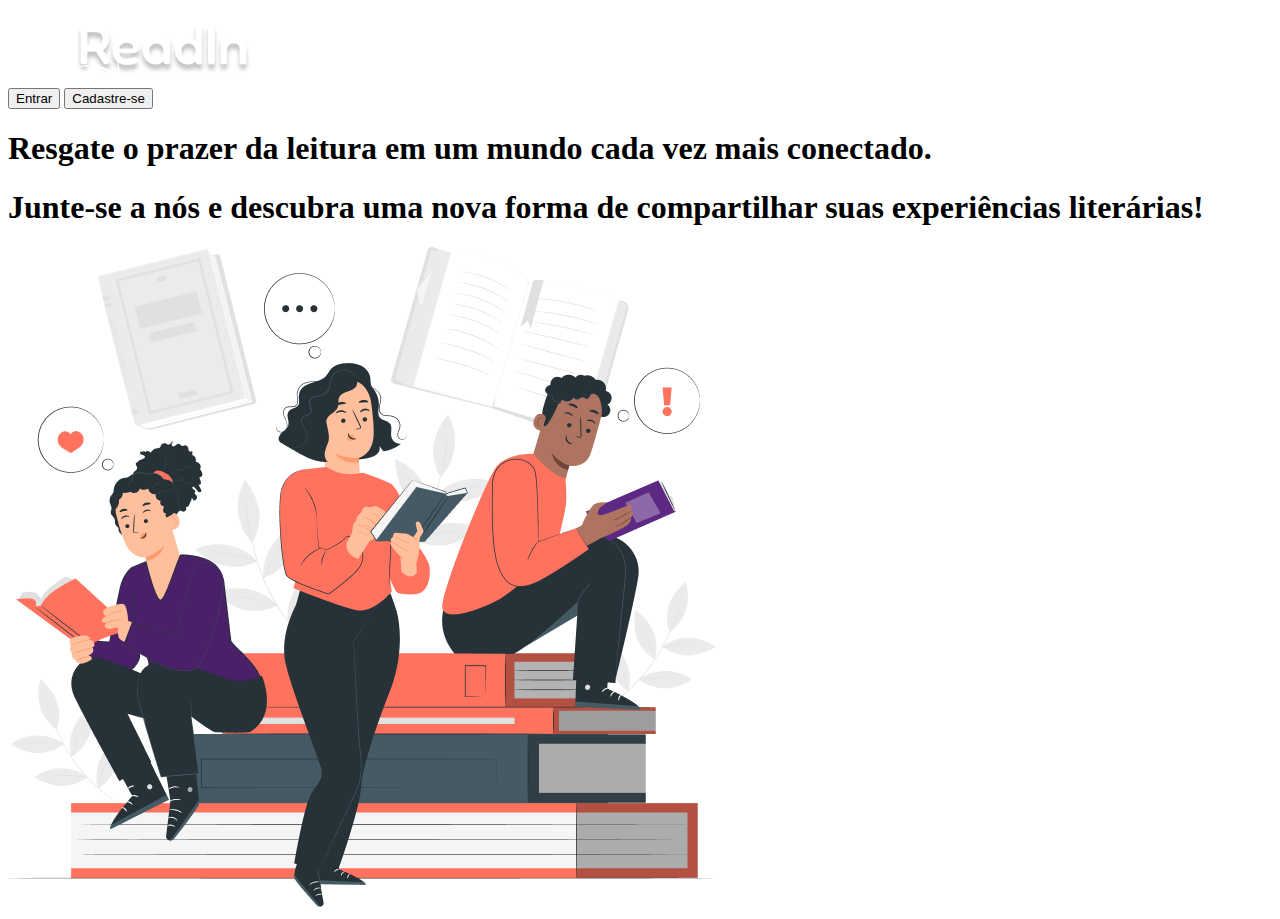
==== index.html @ 331196a3 "alterando diretorios" ====
<!DOCTYPE html>
<html lang="en">

<head>
    <meta charset="UTF-8">
    <meta http-equiv="X-UA-Compatible" content="IE=edge">
    <meta name="viewport" content="width=device-width, initial-scale=1.0">

    <link rel="preconnect" href="https://fonts.googleapis.com">
    <link rel="preconnect" href="https://fonts.gstatic.com" crossorigin>
    <link href="https://fonts.googleapis.com/css2?family=Fredoka:wght@500&family=Inter:wght@400;700;900&display=swap"
        rel="stylesheet">

    <title>Projeto Home</title>

    <link rel="stylesheet" href="/pmv-ads-2023-1-e1-proj-web-t15-e1-proj-web-t15-time4-projlivroapp/src/HomePage/style_home.css">
</head>

<body>
    <header>
        <section class="header">
            <div class="container">
                <div class="container-img">
                    <img id="logo" src="./src/HomePage/images/LogoReadIn.png" alt="logo ReadIn">
                </div>
                <div class="container-buttons">
                    <button class="button-entrar" type="button" onclick=""><a href="./src/page de login/index.html"></a>Entrar</button>
                    <button class="button-cadastrar" type="button" onclick=""><a href="./src/Tela de Cadastro/index.html"></a>Cadastre-se</button>
                </div>
            </div>
        </section>
    </header>
    <main>
        <section class="home">
            <div class="home-text">
                <h1 id="titulo_home">Resgate o prazer da leitura em um mundo cada vez mais conectado.</h1>

                <h1 id="texto_home">Junte-se a nós e descubra uma nova forma de compartilhar suas experiências
                    literárias!
                </h1>
            </div>
            <div class="container-home-img">
                <img id="img_home" src="./src/HomePage/images/Imagemhomefinal.png" alt="imagem de personagens lendo">
            </div>
        </section>

    </main>
</body>
<script src="./src/HomePage/script.js"></script>
</html>
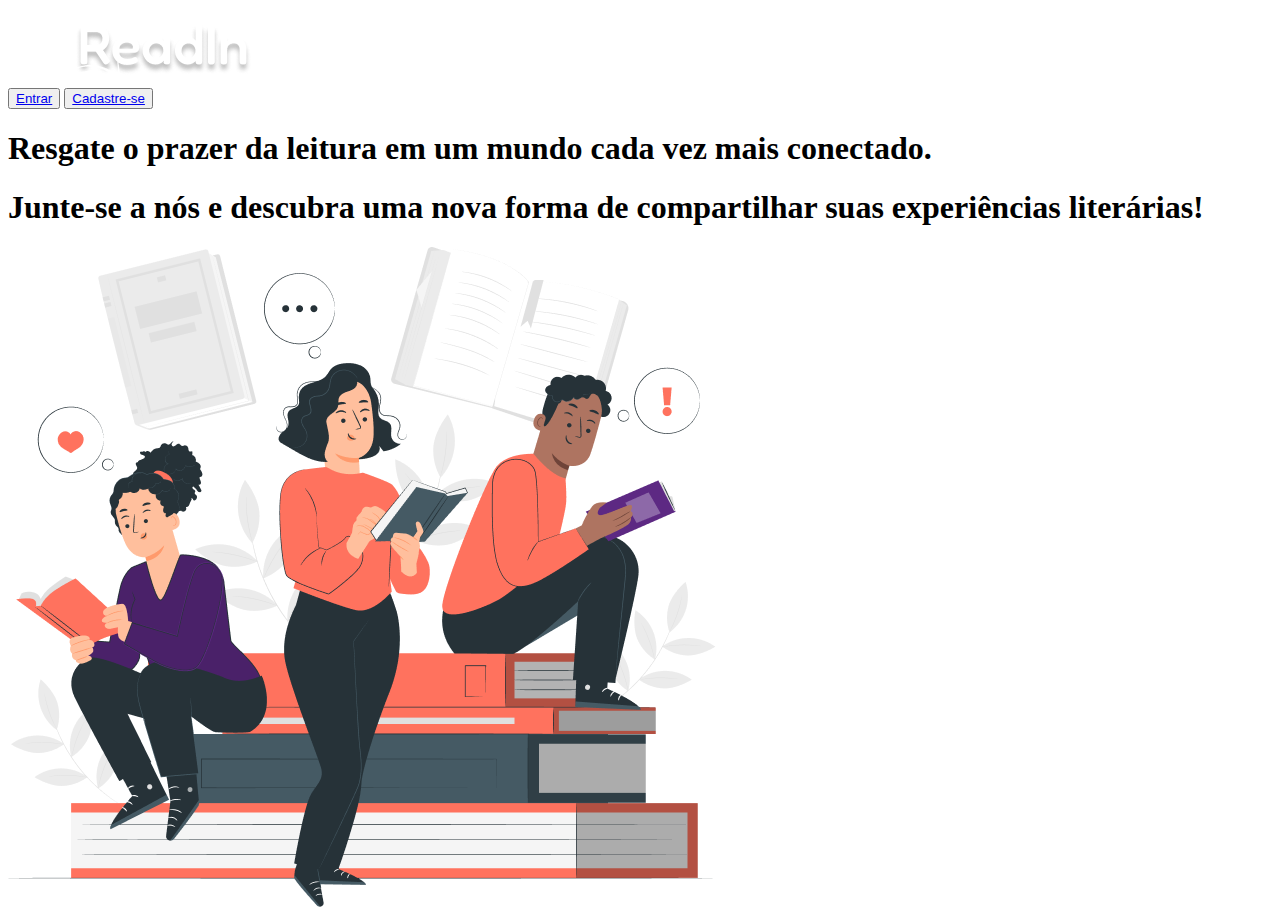
==== commit 21822b54: "alteração index" ====
--- a/index.html
+++ b/index.html
@@ -24,8 +24,8 @@
                     <img id="logo" src="./src/HomePage/images/LogoReadIn.png" alt="logo ReadIn">
                 </div>
                 <div class="container-buttons">
-                    <button class="button-entrar" type="button" onclick=""><a href="./src/page de login/index.html"></a>Entrar</button>
-                    <button class="button-cadastrar" type="button" onclick=""><a href="./src/Tela de Cadastro/index.html"></a>Cadastre-se</button>
+                    <button class="button-entrar" type="button"><a href="./src/page de login/index.html">Entrar</a></button>
+                    <button class="button-cadastrar" type="button"><a href="./src/Tela de Cadastro/index.html">Cadastre-se</a></button>
                 </div>
             </div>
         </section>
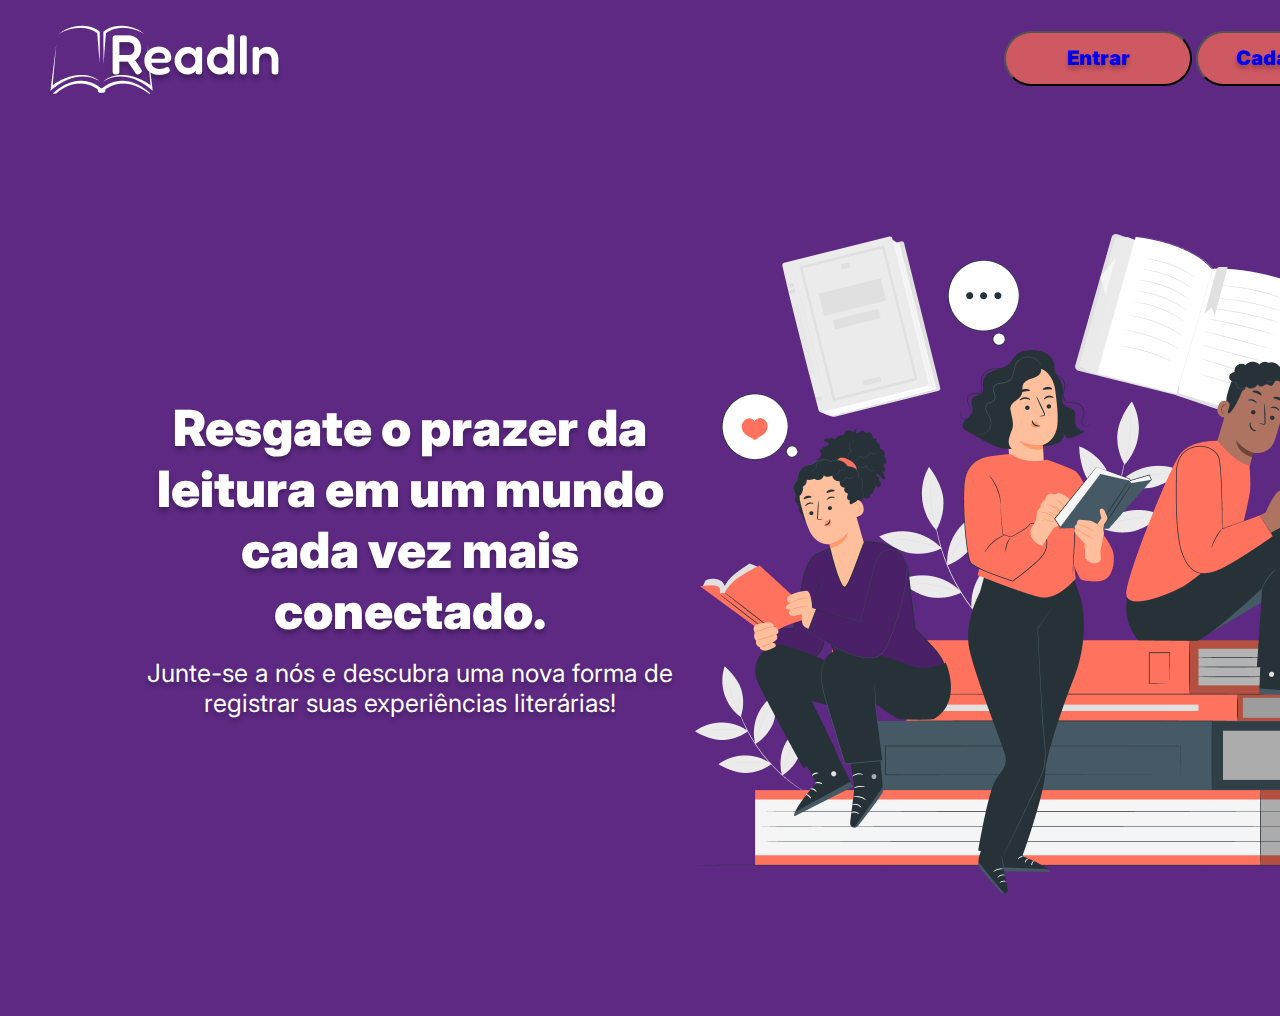
==== commit 02796abf: "Correção css homepage" ====
--- a/index.html
+++ b/index.html
@@ -11,9 +11,9 @@
     <link href="https://fonts.googleapis.com/css2?family=Fredoka:wght@500&family=Inter:wght@400;700;900&display=swap"
         rel="stylesheet">
 
-    <title>Projeto Home</title>
+    <title>ReadIn</title>
 
-    <link rel="stylesheet" href="/pmv-ads-2023-1-e1-proj-web-t15-e1-proj-web-t15-time4-projlivroapp/src/HomePage/style_home.css">
+    <link rel="stylesheet" href="./src/HomePage/style_home.css">
 </head>
 
 <body>
@@ -24,8 +24,8 @@
                     <img id="logo" src="./src/HomePage/images/LogoReadIn.png" alt="logo ReadIn">
                 </div>
                 <div class="container-buttons">
-                    <button class="button-entrar" type="button"><a href="./src/page de login/index.html">Entrar</a></button>
-                    <button class="button-cadastrar" type="button"><a href="./src/Tela de Cadastro/index.html">Cadastre-se</a></button>
+                    <button class="button-entrar" type="button" onclick=""><a href="./src/page de login/index.html">Entrar</a></button>
+                    <button class="button-cadastrar" type="button" onclick=""><a href="./src/Tela de Cadastro/index.html">Cadastre-se</a></button>
                 </div>
             </div>
         </section>
@@ -35,7 +35,7 @@
             <div class="home-text">
                 <h1 id="titulo_home">Resgate o prazer da leitura em um mundo cada vez mais conectado.</h1>
 
-                <h1 id="texto_home">Junte-se a nós e descubra uma nova forma de compartilhar suas experiências
+                <h1 id="texto_home">Junte-se a nós e descubra uma nova forma de registrar suas experiências
                     literárias!
                 </h1>
             </div>
--- a/src/HomePage/style_home.css
+++ b/src/HomePage/style_home.css
@@ -0,0 +1,215 @@
+* {
+    margin: 0;
+    padding: 0;
+    box-sizing: border-box;
+    list-style: none;
+    text-decoration: none;
+}
+
+body {
+    background-color: #5D2983;
+}
+
+section .container {
+    display: flex;
+    align-items: center;
+    padding: 18px 40px;
+    width: 100%;
+    position: flex;
+}
+
+.container-buttons{
+    position: relative;
+    left: 60%;
+}
+
+.home {
+    width: 100%;
+    height: 100vh;
+    display: flex;
+    align-items: center;
+    justify-content: space-between;
+    padding: 0px 10%;
+}
+
+.home-text {
+    max-width: 37rem;
+}
+
+#titulo_home {
+    font-size: 50px;
+    margin-bottom: 16px;
+    line-height: 64px;
+    font-family: 'Inter';
+    font-style: normal;
+    font-weight: 900;
+    line-height: 61px;
+    text-align: center;
+    color: #FFFFFF;
+    text-shadow: 0px 4px 4px rgba(0, 0, 0, 0.25);
+}
+
+#texto_home {
+    width: 564px;
+    margin-bottom: 16px;
+    height: 60px;
+    font-family: 'Inter';
+    font-style: normal;
+    font-weight: 400;
+    font-size: 25px;
+    line-height: 30px;
+    text-align: center;
+    color: #FFFFFF;
+    text-shadow: 0px 4px 4px rgba(0, 0, 0, 0.25);
+}
+
+#home-img {
+    width: 100%;
+}
+
+.button-entrar {
+    width: 188px;
+    height: 55px;
+    background: rgba(255, 109, 85, 0.7);
+    border-radius: 30px;
+    font-family: 'Inter';
+    font-style: normal;
+    font-weight: 900;
+    font-size: 20px;
+    line-height: 24px;
+    text-align: center;
+    color: #FFFFFF;
+    text-shadow: 0px 4px 4px rgba(0, 0, 0, 0.25);
+}
+
+.button-cadastrar {
+    width: 205px;
+    height: 55px;
+    background: rgba(255, 109, 85, 0.7);
+    border-radius: 30px;
+    font-family: 'Inter';
+    font-style: normal;
+    font-weight: 900;
+    font-size: 20px;
+    line-height: 24px;
+    align-items: center;
+    text-align: center;
+    color: #FFFFFF;
+    text-shadow: 0px 4px 4px rgba(0, 0, 0, 0.25);
+}
+
+@media (max-width:785px) {
+    .container {
+        padding: 18px 20px;
+        position: block;
+        flex-direction: column;
+        text-align: center;
+    }
+
+    .container-buttons{
+        position: relative;
+        left: 5%;
+        align-items: center;
+        padding: 10%;
+    }
+   
+    /*main*/
+    .home {
+        padding: 100px 10%;
+        flex-direction: column;
+        overflow: hidden;
+        width: 100%;
+        display: flex;       
+   }
+
+    #titulo_home {
+        font-size: 24px;
+        line-height: 48px;
+        text-align: center;      
+    }
+
+    #texto_home p {
+        font-size: 5px;
+        text-align: center;
+       
+    }
+
+    .container-home-img {
+        width: -15%;
+        align-items: center;
+        display: flex; flex-wrap: wrap;
+
+    }
+
+    #logo {
+        position: relative;
+        left: 5%;
+        top: 50%;
+        align-items: center;
+    }
+}
+
+@media (max-width:600px) {
+
+    #img_home {
+        max-width:400px;
+        max-height:300px;
+        width: auto;
+        height: auto;        
+    }
+
+    #titulo_home{
+              
+        margin: 0 calc((100% - 377px) / 2);
+        top: 50px;      
+    }    
+
+    #texto_home{
+        margin: 0 calc((10% - 100px) / 2); 
+         width: 380px;
+         font-size: 20px;
+         padding: 10%;
+    }
+}
+@media (max-width:600px) {
+
+    #img_home {
+        max-width:400px;
+        max-height:300px;
+        width: auto;
+        height: auto       
+    }
+
+    #titulo_home{
+              
+        margin: 0 calc((100% - 377px) / 2);
+        top: 50px;
+       
+    }
+    
+    #texto_home{
+        margin: 0 calc((10% - 100px) / 2); 
+         width: 380px;
+         font-size: 20px;
+         padding: 10%;
+    }   
+}
+
+@media (max-width:376px) {
+
+    #img_home {
+        max-width:400px;
+        max-height:300px;
+        width: auto;
+        height: auto;       
+    }
+
+    #titulo_home{             
+        margin: 0 calc((100% - 377px) / 2);
+        top: 50px;       
+    }
+    
+    #texto_home{
+        display: none;
+    }
+}